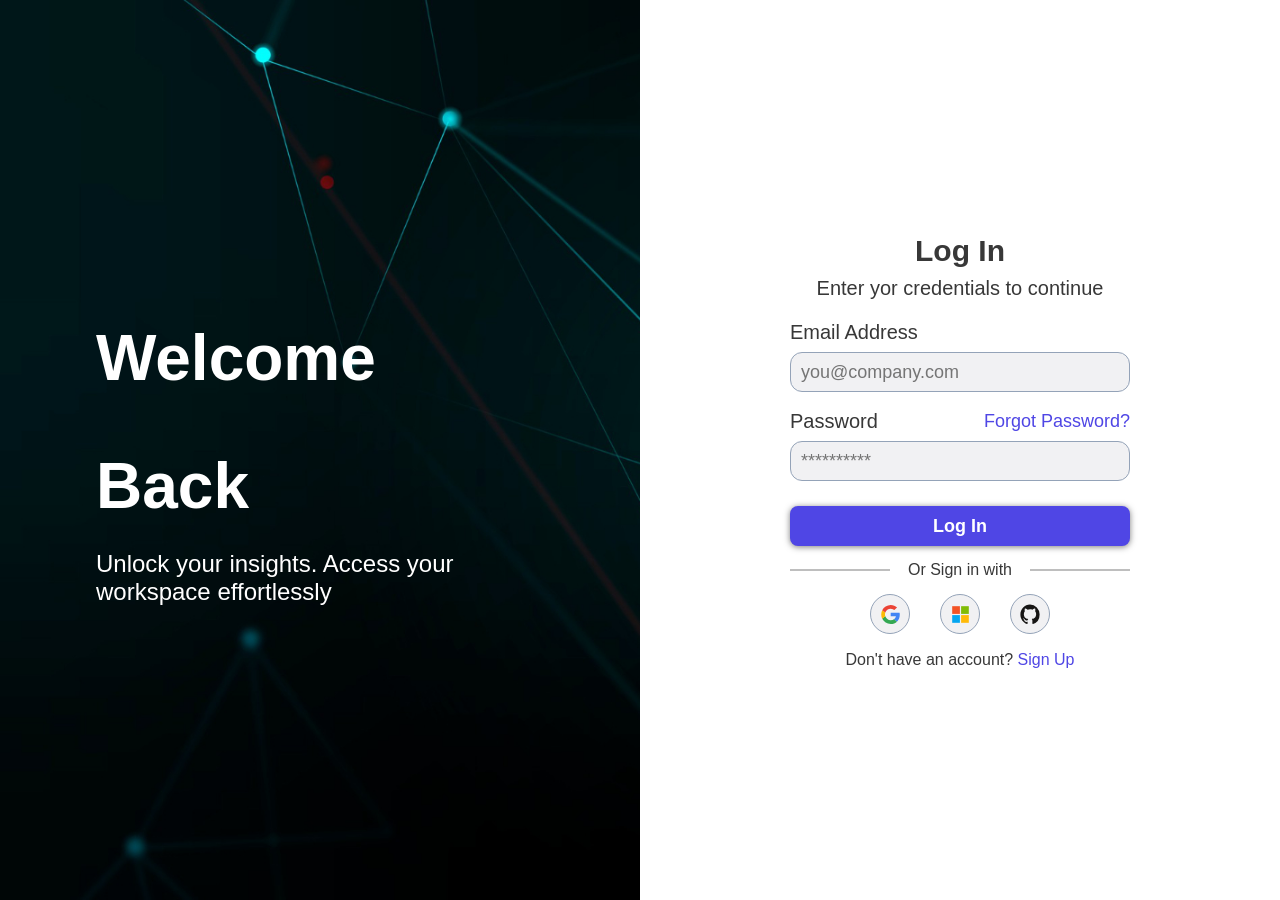
==== index.html @ e1eec388 "change Login.html to index.html" ====
<!DOCTYPE html>
<html lang="en">

<head>
    <meta charset="UTF-8">
    <meta name="viewport" content="width=device-width, initial-scale=1">
    <title>Log In</title>
    <link rel="stylesheet" href="styles.css">
</head>

<body>
    <main>
        <!-- Welcom Back Section -->
        <section class="hero-section">
            <div>
                <h1>Welcome Back</h1>
                <p>Unlock your insights. Access your workspace effortlessly</p>
            </div>
        </section>

        <!-- Log in Section -->
        <section class="login-section">
            <div class="login-container">
                <!-- Main title -->
                <div class="login-title">
                    <h1>Log In</h1>
                    <p>Enter yor credentials to continue</p>
                </div>

                <!-- Email Input -->
                <div class="input-container">
                    <h3>Email Address</h3>
                    <input type="email" name="email" id="" placeholder="you@company.com">
                </div>

                <!-- Password input -->
                <div class="input-container">
                    <span style="display: flex;
                    justify-content: space-between; align-items: center;">
                        <h3>Password</h3>
                        <a href="reset.html">Forgot Password?</a>
                    </span>
                    <input type="password" name="" id="" placeholder="**********">
                </div>

                <!-- Log in Button -->
                <div class="login-button">
                    <a href="">Log In</a>
                </div>

                <!-- Sign In With -->
                <div class="sign-in-with">
                    <span>
                        <svg xmlns="http://w3.org" viewBox="0 0 100 10" width="100%" height="10">
                            <line x1="0" y1="5" x2="100" y2="5" stroke="#00000082" stroke-width="1" />
                        </svg>
                    </span>
                    <span>
                        <h3>Or Sign in with</h3>
                    </span>
                    <span>
                        <svg xmlns="http://w3.org" viewBox="0 0 100 10" width="100%" height="10">
                            <line x1="0" y1="5" x2="100" y2="5" stroke="#00000082" stroke-width="1" />
                        </svg>
                    </span>
                </div>


                <div class="sign-in-with-">
                    <a href="https://accounts.google.com/v3/signin/identifier?continue=https://www.google.com/&ec=futura_exp_og_so_72776762_e&hl=ka&passive=true&flowName=GlifWebSignIn&flowEntry=ServiceLogin&dsh=S219100094:1792411130832513"
                        target="_blank">
                        <span>
                            <img src="assets/logos/google-icon-logo-svgrepo-com.svg" alt="google"
                                style="width: 50%; height: 50%;">
                        </span>
                    </a>
                    <a href="https://login.microsoftonline.com/" target="_blank">
                        <span>
                            <img href="https://login.microsoftonline.com/" src="assets/logos/microsoft-svgrepo-com.svg"
                                alt="microsoft" style="width: 50%; height: 50%;">
                        </span>

                    </a>
                    <a href="https://github.com/login" target="_blank">
                        <span>
                            <img src="assets/logos/github-svgrepo-com.svg" alt="github"
                                style="width: 60%; height: 60%;">
                        </span>
                    </a>
                </div>

                <!-- Redirect To Registration Page -->
                <div class="sign-up-">
                    <p>Don't have an account?</p>&nbsp;<a href="signup.html">Sign Up</a>
                </div>
            </div>
        </section>
    </main>

</body>

</html>
---- styles.css ----
* {
  margin: 0;
  padding: 0;
  box-sizing: border-box;
  font-family: sans-serif;
}
main {
  display: grid;
  grid-template-columns: repeat(auto-fit, minmax(min(100%, 400px), 1fr));
  width: 100%;
  min-height: 100svh;
}
/* Welcom Back Section  */
.hero-section {
  background-image: url(assets/abstract-digital-grid-black-background.jpg);
  background-repeat: no-repeat;
  background-size: cover;
  color: #ffffff;
  display: flex;
  justify-content: center;
  align-items: center;
}

.hero-section div {
  width: 70%;
}

.hero-section h1 {
  font-size: clamp(2rem, 5vw, 4rem);
  font-weight: 600;
  line-height: 2;
}
.hero-section p {
  font-size: clamp(1rem, 2vw, 1.5rem);
  font-weight: 500;
}
/* Log in Section */
.login-section {
  display: flex;
  align-items: center;
  justify-content: center;
  color: #383838;
}
.login-container {
  width: min(100%, 400px);
  height: auto;
}
.login-title {
  text-align: center;
}
.login-title h1 {
  font-size: 30px;
  font-weight: 900;
  line-height: 1.5;
}
.login-title p {
  font-size: 20px;
  line-height: 1.5;
}
.input-container {
  padding: 15px 30px 0 30px;
}
.input-container h3 {
  font-size: 20px;
  font-weight: 500;
  line-height: 1.4;
}
.input-container input {
  width: 100%;
  height: 40px;
  font-size: 18px;
  padding: 10px;
  margin-top: 6px;
  border-radius: 12px;
  border: 1px solid #94a3b8;
  background-color: #f1f1f3;
}
.input-container input:focus {
  outline: 1px solid #94a3b8;
  box-shadow: 0 1px 6px 0 #00000082;
}
.input-container a {
  text-decoration: none;
  font-size: 18px;
  line-height: 1.4;
  color: #4f46e5;
}
.input-container a:hover {
  text-decoration: underline #6366f1;
}

.login-button {
  display: flex;
  justify-content: center;
  margin-top: 10px;
  padding: 15px 30px 0 30px;
}
.login-button a {
  display: inline-block;
  align-content: center;
  text-align: center;
  width: 100%;
  height: 40px;
  background-color: #4f46e5;
  border: none;
  box-shadow: 0 1px 6px 0 #00000082;
  border-radius: 8px;
  color: #ffffff;
  font-size: 18px;
  font-weight: 800;
  text-decoration: none;
}

.login-button a:hover {
  background-color: #6366f1;
  box-shadow: 0 3px 8px 0 #00000082;
}
.login-button a:focus {
  background-color: #4f46e5;
  box-shadow: 2px 4px 9px 2px #00000082;
}
.sign-in-with {
  display: flex;
  justify-content: space-between;
  align-items: center;
  padding: 15px 30px 0 30px;
}
.sign-in-with h3 {
  font-size: 16px;
  font-weight: 500;
}

.sign-in-with- {
  display: flex;
  justify-content: space-evenly;
  align-items: center;
  padding: 15px clamp(30px, 8vw, 80px) 0;
}

.sign-in-with- span {
  width: 40px;
  height: 40px;
  border: 1px solid #94a3b8;
  background-color: #f1f1f3;
  border-radius: 100%;
  display: flex;
  justify-content: center;
  align-items: center;
}
.sign-in-with- span:hover {
  box-shadow: 0 2px 4px 0 #00000082;
}
.sign-up- {
  display: flex;
  justify-content: center;
  align-items: center;
  padding: 15px 30px 0 30px;
}
.sign-up- p {
  font-size: 16px;
}
.sign-up- a {
  font-size: 16px;
  text-decoration: none;
  line-height: 1.4;
  color: #4f46e5;
}
.sign-up- a:hover {
  text-decoration: underline #6366f1;
}
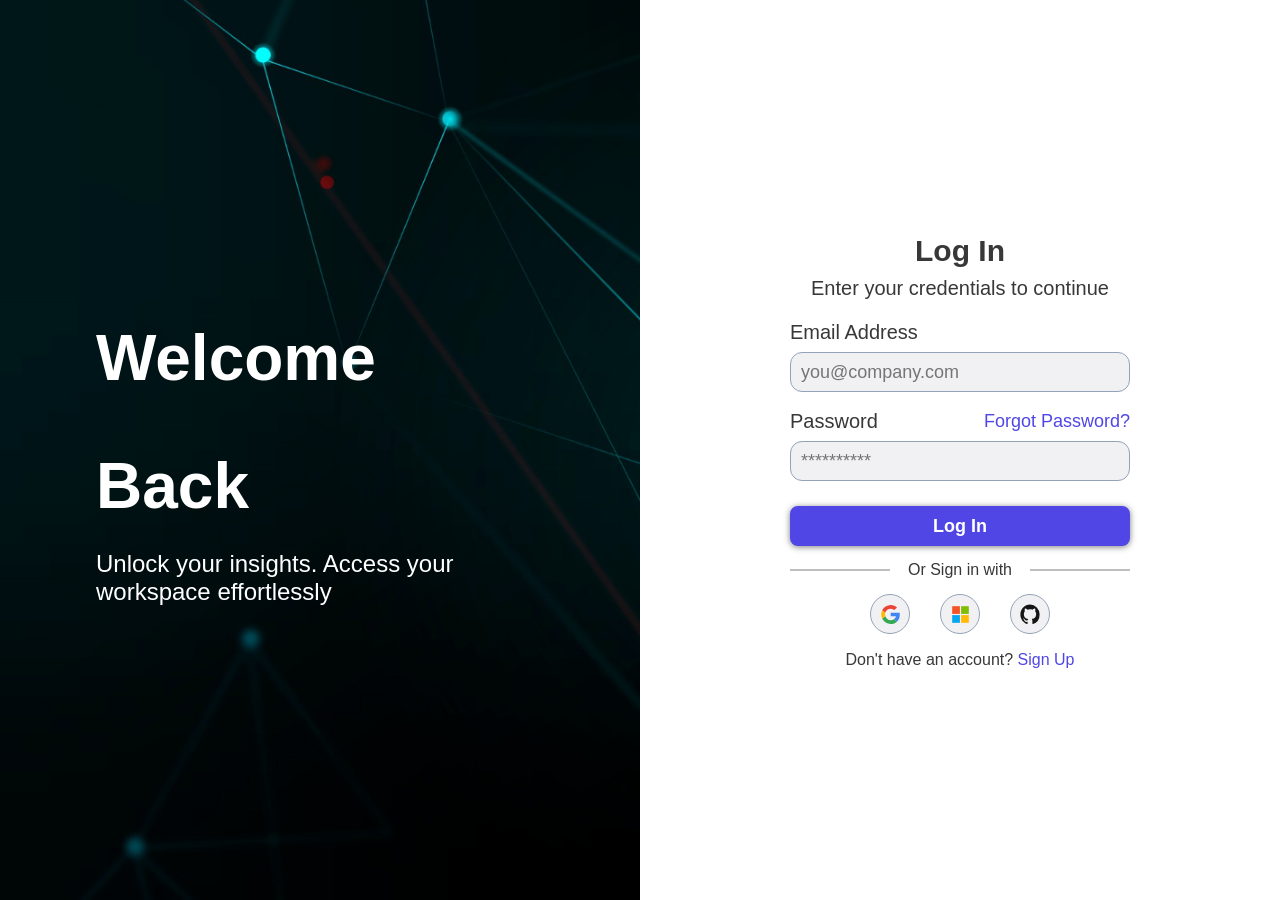
==== commit 329ad3db: "Added reset page" ====
--- a/index.html
+++ b/index.html
@@ -24,7 +24,7 @@
                 <!-- Main title -->
                 <div class="login-title">
                     <h1>Log In</h1>
-                    <p>Enter yor credentials to continue</p>
+                    <p>Enter your credentials to continue</p>
                 </div>
 
                 <!-- Email Input -->
--- a/styles.css
+++ b/styles.css
@@ -168,3 +168,38 @@
 .sign-up- a:hover {
   text-decoration: underline #6366f1;
 }
+
+.reset-section {
+  display: flex;
+  align-items: center;
+  justify-content: center;
+  color: #383838;
+  background-color: #f0f1f3;
+}
+.reset-container {
+  width: min(100%, 450px);
+  height: auto;
+  background-color: #ffffff;
+  padding: 30px;
+  border-radius: 12px;
+  box-shadow: 0 2px 4px 0 #00000082;
+}
+
+.back-to-login {
+  display: flex;
+  justify-content: center;
+  padding: 15px 30px 0 30px;
+}
+.back-to-login a {
+  font-size: 18px;
+  text-decoration: none;
+  font-weight: 900;
+  line-height: 1.4;
+  color: #4f46e5;
+}
+.back-to-login a:hover {
+  text-decoration: underline #6366f1;
+}
+.back-to-login svg {
+  height: 18px;
+}
